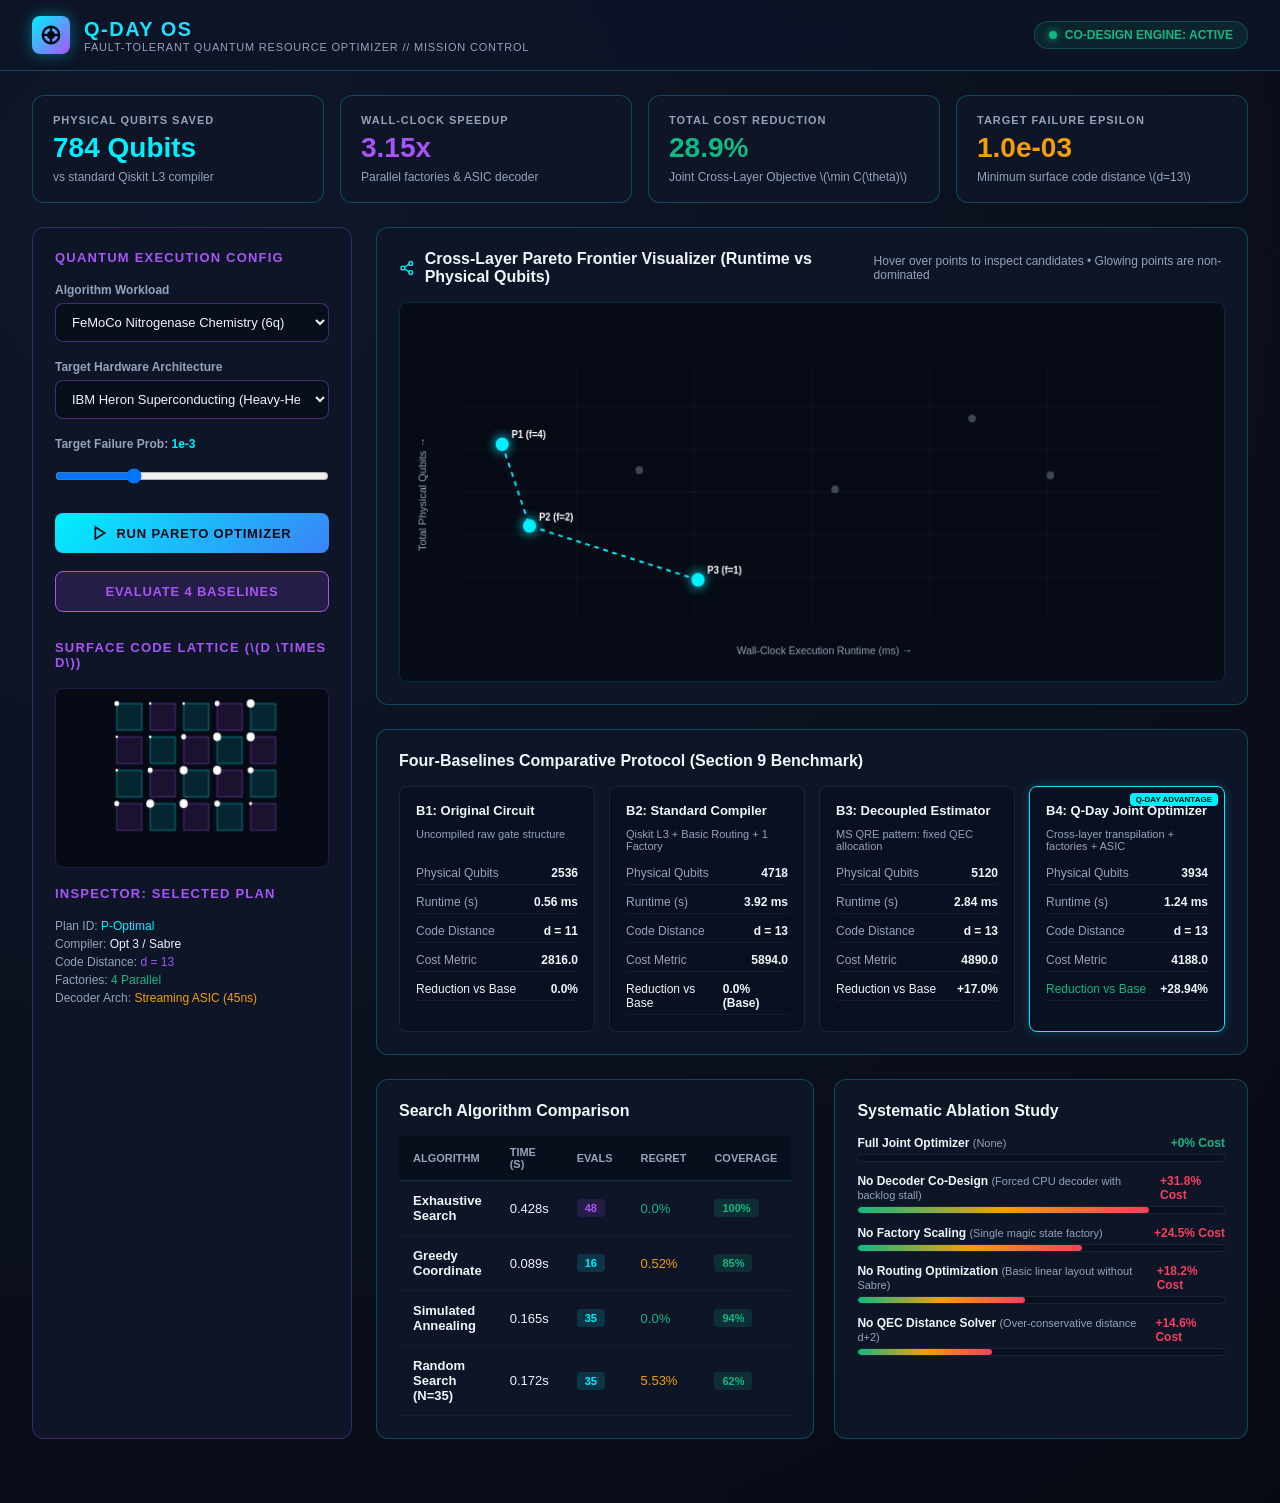
==== ui/index.html @ 640e0073 "feat: initial commit of Q-Day OS fault-tolerant quantum resource optimizer" ====
<!DOCTYPE html>
<html lang="en">
<head>
  <meta charset="UTF-8">
  <meta name="viewport" content="width=device-width, initial-scale=1.0">
  <title>Q-Day OS // Fault-Tolerant Quantum Resource Optimizer</title>
  <style>
    :root {
      --bg-dark: #070a13;
      --bg-card: #0d1527;
      --bg-card-hover: #131f38;
      --border-cyan: rgba(0, 240, 255, 0.25);
      --border-purple: rgba(168, 85, 247, 0.3);
      --neon-cyan: #00f0ff;
      --neon-purple: #a855f7;
      --neon-green: #10b981;
      --neon-amber: #f59e0b;
      --neon-rose: #f43f5e;
      --text-main: #f1f5f9;
      --text-muted: #94a3b8;
      --glow-cyan: 0 0 15px rgba(0, 240, 255, 0.4);
      --glow-purple: 0 0 15px rgba(168, 85, 247, 0.4);
    }

    * { box-sizing: border-box; margin: 0; padding: 0; }
    body {
      background: radial-gradient(circle at 15% 15%, #0f172a 0%, var(--bg-dark) 100%);
      color: var(--text-main);
      font-family: -apple-system, BlinkMacSystemFont, "Segoe UI", Roboto, "Helvetica Neue", sans-serif;
      min-height: 100vh;
      overflow-x: hidden;
      padding-bottom: 40px;
    }

    header {
      background: rgba(13, 21, 39, 0.85);
      backdrop-filter: blur(12px);
      border-bottom: 1px solid var(--border-cyan);
      padding: 16px 32px;
      display: flex;
      justify-content: space-between;
      align-items: center;
      position: sticky;
      top: 0;
      z-index: 100;
    }

    .brand {
      display: flex;
      align-items: center;
      gap: 14px;
    }

    .brand-logo {
      width: 38px;
      height: 38px;
      border-radius: 8px;
      background: linear-gradient(135deg, #00f0ff 0%, #a855f7 100%);
      display: flex;
      align-items: center;
      justify-content: center;
      box-shadow: var(--glow-cyan);
    }

    .brand-title {
      font-size: 20px;
      font-weight: 800;
      letter-spacing: 1.5px;
      background: linear-gradient(90deg, #00f0ff, #c084fc);
      -webkit-background-clip: text;
      -webkit-text-fill-color: transparent;
    }

    .brand-subtitle {
      font-size: 11px;
      color: var(--text-muted);
      letter-spacing: 0.8px;
      text-transform: uppercase;
    }

    .status-badge {
      display: flex;
      align-items: center;
      gap: 8px;
      padding: 6px 14px;
      background: rgba(16, 185, 129, 0.1);
      border: 1px solid rgba(16, 185, 129, 0.3);
      border-radius: 20px;
      font-size: 12px;
      color: var(--neon-green);
      font-weight: 600;
    }

    .status-dot {
      width: 8px;
      height: 8px;
      border-radius: 50%;
      background: var(--neon-green);
      box-shadow: 0 0 8px var(--neon-green);
      animation: pulse 2s infinite;
    }

    @keyframes pulse {
      0% { opacity: 1; transform: scale(1); }
      50% { opacity: 0.4; transform: scale(0.85); }
      100% { opacity: 1; transform: scale(1); }
    }

    .container {
      max-width: 1440px;
      margin: 0 auto;
      padding: 24px 32px;
      display: flex;
      flex-direction: column;
      gap: 24px;
    }

    .hud-grid {
      display: grid;
      grid-template-columns: repeat(4, 1fr);
      gap: 16px;
    }

    .hud-card {
      background: var(--bg-card);
      border: 1px solid var(--border-cyan);
      border-radius: 12px;
      padding: 18px 20px;
      display: flex;
      flex-direction: column;
      gap: 6px;
      transition: all 0.2s ease;
    }

    .hud-card:hover {
      border-color: var(--neon-cyan);
      box-shadow: var(--glow-cyan);
      transform: translateY(-2px);
    }

    .hud-label {
      font-size: 11px;
      font-weight: 700;
      color: var(--text-muted);
      letter-spacing: 1px;
      text-transform: uppercase;
    }

    .hud-val {
      font-size: 28px;
      font-weight: 800;
      color: var(--text-main);
    }

    .hud-val.cyan { color: var(--neon-cyan); }
    .hud-val.purple { color: var(--neon-purple); }
    .hud-val.green { color: var(--neon-green); }
    .hud-val.amber { color: var(--neon-amber); }

    .hud-sub {
      font-size: 12px;
      color: var(--text-muted);
    }

    .main-layout {
      display: grid;
      grid-template-columns: 320px 1fr;
      gap: 24px;
    }

    .control-panel {
      background: var(--bg-card);
      border: 1px solid var(--border-purple);
      border-radius: 12px;
      padding: 22px;
      display: flex;
      flex-direction: column;
      gap: 18px;
    }

    .section-title {
      font-size: 13px;
      font-weight: 700;
      letter-spacing: 1.2px;
      color: var(--neon-purple);
      text-transform: uppercase;
      display: flex;
      align-items: center;
      gap: 8px;
    }

    .form-group {
      display: flex;
      flex-direction: column;
      gap: 6px;
    }

    .form-label {
      font-size: 12px;
      color: var(--text-muted);
      font-weight: 600;
    }

    select, input[type="range"] {
      width: 100%;
      background: #080e1b;
      border: 1px solid rgba(168, 85, 247, 0.4);
      color: var(--text-main);
      padding: 10px 12px;
      border-radius: 8px;
      font-size: 13px;
      outline: none;
    }

    select:focus {
      border-color: var(--neon-cyan);
      box-shadow: var(--glow-cyan);
    }

    .btn {
      background: linear-gradient(135deg, #00f0ff 0%, #3b82f6 100%);
      color: #040914;
      font-weight: 700;
      font-size: 13px;
      letter-spacing: 0.8px;
      border: none;
      padding: 12px 18px;
      border-radius: 8px;
      cursor: pointer;
      text-transform: uppercase;
      transition: all 0.2s ease;
      display: flex;
      align-items: center;
      justify-content: center;
      gap: 8px;
    }

    .btn:hover {
      box-shadow: var(--glow-cyan);
      transform: scale(1.02);
    }

    .btn-secondary {
      background: rgba(168, 85, 247, 0.15);
      color: var(--neon-purple);
      border: 1px solid var(--neon-purple);
    }

    .btn-secondary:hover {
      background: rgba(168, 85, 247, 0.3);
      box-shadow: var(--glow-purple);
    }

    .content-area {
      display: flex;
      flex-direction: column;
      gap: 24px;
    }

    .card {
      background: var(--bg-card);
      border: 1px solid var(--border-cyan);
      border-radius: 12px;
      padding: 22px;
    }

    .card-header {
      display: flex;
      justify-content: space-between;
      align-items: center;
      margin-bottom: 16px;
    }

    .card-title {
      font-size: 16px;
      font-weight: 700;
      color: var(--text-main);
      display: flex;
      align-items: center;
      gap: 10px;
    }

    .canvas-wrapper {
      position: relative;
      background: #060b16;
      border: 1px solid rgba(0, 240, 255, 0.15);
      border-radius: 8px;
      padding: 12px;
      height: 380px;
      display: flex;
      align-items: center;
      justify-content: center;
    }

    canvas {
      width: 100%;
      height: 100%;
    }

    .baselines-grid {
      display: grid;
      grid-template-columns: repeat(4, 1fr);
      gap: 14px;
    }

    .baseline-item {
      background: #091021;
      border: 1px solid rgba(255, 255, 255, 0.08);
      border-radius: 8px;
      padding: 16px;
      display: flex;
      flex-direction: column;
      gap: 10px;
      position: relative;
      overflow: hidden;
    }

    .baseline-item.champion {
      border: 1px solid var(--neon-cyan);
      box-shadow: 0 0 12px rgba(0, 240, 255, 0.2);
    }

    .baseline-item.champion::before {
      content: "Q-DAY ADVANTAGE";
      position: absolute;
      top: 6px;
      right: 6px;
      font-size: 8px;
      font-weight: 800;
      background: var(--neon-cyan);
      color: #040914;
      padding: 2px 6px;
      border-radius: 4px;
    }

    .b-title {
      font-size: 13px;
      font-weight: 700;
      color: var(--text-main);
    }

    .b-metric {
      display: flex;
      justify-content: space-between;
      font-size: 12px;
      color: var(--text-muted);
      border-bottom: 1px solid rgba(255, 255, 255, 0.05);
      padding-bottom: 4px;
    }

    .b-metric span:last-child {
      font-weight: 600;
      color: var(--text-main);
    }

    .table-container {
      overflow-x: auto;
    }

    table {
      width: 100%;
      border-collapse: collapse;
      font-size: 13px;
      text-align: left;
    }

    th {
      background: #070e1c;
      color: var(--text-muted);
      font-weight: 600;
      padding: 10px 14px;
      border-bottom: 1px solid rgba(0, 240, 255, 0.2);
      text-transform: uppercase;
      font-size: 11px;
    }

    td {
      padding: 12px 14px;
      border-bottom: 1px solid rgba(255, 255, 255, 0.04);
      color: var(--text-main);
    }

    tr:hover td {
      background: rgba(0, 240, 255, 0.03);
    }

    .badge {
      display: inline-block;
      padding: 3px 8px;
      border-radius: 4px;
      font-size: 11px;
      font-weight: 600;
    }

    .badge-cyan { background: rgba(0, 240, 255, 0.15); color: var(--neon-cyan); }
    .badge-purple { background: rgba(168, 85, 247, 0.15); color: var(--neon-purple); }
    .badge-green { background: rgba(16, 185, 129, 0.15); color: var(--neon-green); }
    .badge-amber { background: rgba(245, 158, 11, 0.15); color: var(--neon-amber); }

    .split-2 {
      display: grid;
      grid-template-columns: 1fr 1fr;
      gap: 20px;
    }

    .ablation-bar-wrap {
      display: flex;
      flex-direction: column;
      gap: 12px;
    }

    .ablation-row {
      display: flex;
      flex-direction: column;
      gap: 4px;
    }

    .ab-header {
      display: flex;
      justify-content: space-between;
      font-size: 12px;
    }

    .ab-track {
      background: #080f1e;
      height: 8px;
      border-radius: 4px;
      overflow: hidden;
      border: 1px solid rgba(255, 255, 255, 0.08);
    }

    .ab-fill {
      height: 100%;
      background: linear-gradient(90deg, #10b981 0%, #f59e0b 50%, #f43f5e 100%);
      border-radius: 4px;
      transition: width 0.5s ease;
    }

    .lattice-box {
      height: 180px;
      background: #060a14;
      border-radius: 8px;
      border: 1px solid rgba(168, 85, 247, 0.2);
      display: flex;
      align-items: center;
      justify-content: center;
    }
  </style>
</head>
<body>

  <header>
    <div class="brand">
      <div class="brand-logo">
        <svg width="22" height="22" viewBox="0 0 24 24" fill="none" stroke="#040914" stroke-width="2.5">
          <circle cx="12" cy="12" r="9"/>
          <path d="M12 3v18"/>
          <path d="M3 12h18"/>
          <circle cx="12" cy="12" r="3" fill="#040914"/>
        </svg>
      </div>
      <div>
        <div class="brand-title">Q-DAY OS</div>
        <div class="brand-subtitle">Fault-Tolerant Quantum Resource Optimizer // Mission Control</div>
      </div>
    </div>
    <div class="status-badge">
      <div class="status-dot"></div>
      <span id="system-status-text">CO-DESIGN ENGINE: ACTIVE</span>
    </div>
  </header>

  <div class="container">
    <!-- Telemetry HUD -->
    <div class="hud-grid">
      <div class="hud-card">
        <div class="hud-label">Physical Qubits Saved</div>
        <div class="hud-val cyan" id="kpi-qubits-saved">784 Qubits</div>
        <div class="hud-sub">vs standard Qiskit L3 compiler</div>
      </div>
      <div class="hud-card">
        <div class="hud-label">Wall-Clock Speedup</div>
        <div class="hud-val purple" id="kpi-speedup">3.15x</div>
        <div class="hud-sub">Parallel factories & ASIC decoder</div>
      </div>
      <div class="hud-card">
        <div class="hud-label">Total Cost Reduction</div>
        <div class="hud-val green" id="kpi-cost-reduction">28.9%</div>
        <div class="hud-sub">Joint Cross-Layer Objective \(\min C(\theta)\)</div>
      </div>
      <div class="hud-card">
        <div class="hud-label">Target Failure Epsilon</div>
        <div class="hud-val amber" id="kpi-epsilon">1.0e-03</div>
        <div class="hud-sub">Minimum surface code distance \(d=13\)</div>
      </div>
    </div>

    <!-- Main Workspace -->
    <div class="main-layout">
      <!-- Control Panel -->
      <aside class="control-panel">
        <div class="section-title">Quantum Execution Config</div>

        <div class="form-group">
          <label class="form-label">Algorithm Workload</label>
          <select id="workload-select">
            <option value="chemistry_femoco_6q">FeMoCo Nitrogenase Chemistry (6q)</option>
            <option value="shor_modexp_5q">Shor Modular Exponentiation (5q)</option>
            <option value="qaoa_cycle_6q">QAOA MaxCut Optimization (6q)</option>
            <option value="qft_6q">Quantum Fourier Transform (6q)</option>
            <option value="bv_oracle_6q">Bernstein-Vazirani Oracle (6q)</option>
            <option value="clifford_t_random_6q">Random Clifford+T Benchmark (6q)</option>
            <option value="test_rz_cx_5q">Deterministic RZ+CX Target (5q)</option>
          </select>
        </div>

        <div class="form-group">
          <label class="form-label">Target Hardware Architecture</label>
          <select id="hardware-select">
            <option value="superconducting">IBM Heron Superconducting (Heavy-Hex, 156q)</option>
            <option value="trapped_ion">IonQ Forte Trapped Ion (All-to-All, 36q)</option>
            <option value="neutral_atom">QuEra Aquila Neutral Atom (2D Grid, 256q)</option>
            <option value="qldpc_torus">IBM Quantum Torus qLDPC (Bivariate Bicycle)</option>
          </select>
        </div>

        <div class="form-group">
          <label class="form-label">Target Failure Prob: <span id="epsilon-val" style="color:var(--neon-cyan)">1e-3</span></label>
          <input type="range" id="epsilon-slider" min="2" max="6" step="1" value="3">
        </div>

        <button class="btn" id="btn-run-optimizer">
          <svg width="16" height="16" viewBox="0 0 24 24" fill="none" stroke="currentColor" stroke-width="2.5">
            <polygon points="5 3 19 12 5 21 5 3"/>
          </svg>
          Run Pareto Optimizer
        </button>

        <button class="btn btn-secondary" id="btn-run-baselines">
          Evaluate 4 Baselines
        </button>

        <div class="section-title" style="margin-top: 10px;">Surface Code Lattice (\(d \times d\))</div>
        <div class="lattice-box">
          <canvas id="lattice-canvas" width="260" height="160"></canvas>
        </div>

        <div class="section-title">Inspector: Selected Plan</div>
        <div style="font-size: 12px; color: var(--text-muted); display:flex; flex-direction:column; gap:4px;" id="plan-details">
          <div>Plan ID: <span style="color:var(--neon-cyan)" id="det-id">P-Optimal</span></div>
          <div>Compiler: <span style="color:var(--text-main)" id="det-comp">Opt 3 / Sabre</span></div>
          <div>Code Distance: <span style="color:var(--neon-purple)" id="det-d">d = 13</span></div>
          <div>Factories: <span style="color:var(--neon-green)" id="det-factories">4 Parallel</span></div>
          <div>Decoder Arch: <span style="color:var(--neon-amber)" id="det-decoder">Streaming ASIC (45ns)</span></div>
        </div>
      </aside>

      <!-- Content Area -->
      <main class="content-area">
        <!-- Interactive Pareto Frontier Plot -->
        <div class="card">
          <div class="card-header">
            <div class="card-title">
              <svg width="18" height="18" viewBox="0 0 24 24" fill="none" stroke="var(--neon-cyan)" stroke-width="2">
                <circle cx="18" cy="5" r="3"/><circle cx="6" cy="12" r="3"/><circle cx="18" cy="19" r="3"/>
                <line x1="8.59" y1="13.51" x2="15.42" y2="17.49"/><line x1="15.41" y1="6.51" x2="8.59" y2="10.49"/>
              </svg>
              Cross-Layer Pareto Frontier Visualizer (Runtime vs Physical Qubits)
            </div>
            <div style="font-size: 12px; color: var(--text-muted);">
              Hover over points to inspect candidates • Glowing points are non-dominated
            </div>
          </div>
          <div class="canvas-wrapper">
            <canvas id="pareto-canvas" width="850" height="360"></canvas>
          </div>
        </div>

        <!-- 4-Baselines Protocol Panel -->
        <div class="card">
          <div class="card-header">
            <div class="card-title">
              Four-Baselines Comparative Protocol (Section 9 Benchmark)
            </div>
          </div>
          <div class="baselines-grid" id="baselines-container">
            <!-- Rendered dynamically -->
          </div>
        </div>

        <!-- Search Algorithms & Ablation Study Split -->
        <div class="split-2">
          <!-- Search Algorithms -->
          <div class="card">
            <div class="card-header">
              <div class="card-title">Search Algorithm Comparison</div>
            </div>
            <div class="table-container">
              <table>
                <thead>
                  <tr>
                    <th>Algorithm</th>
                    <th>Time (s)</th>
                    <th>Evals</th>
                    <th>Regret</th>
                    <th>Coverage</th>
                  </tr>
                </thead>
                <tbody id="search-tbody">
                  <!-- Rendered dynamically -->
                </tbody>
              </table>
            </div>
          </div>

          <!-- Ablation Study -->
          <div class="card">
            <div class="card-header">
              <div class="card-title">Systematic Ablation Study</div>
            </div>
            <div class="ablation-bar-wrap" id="ablation-container">
              <!-- Rendered dynamically -->
            </div>
          </div>
        </div>
      </main>
    </div>
  </div>

  <script>
    // Embedded Pre-Baked Benchmark Data (offline & standalone fallback)
    const MOCK_DATA = {
      baselines: [
        { id: "B1", name: "Original Circuit", desc: "Uncompiled raw gate structure", qubits: 2536, runtime: 0.00056, d: 11, cost: 2816.0, saving: "0.0%" },
        { id: "B2", name: "Standard Compiler", desc: "Qiskit L3 + Basic Routing + 1 Factory", qubits: 4718, runtime: 0.00392, d: 13, cost: 5894.0, saving: "0.0% (Base)" },
        { id: "B3", name: "Decoupled Estimator", desc: "MS QRE pattern: fixed QEC allocation", qubits: 5120, runtime: 0.00284, d: 13, cost: 4890.0, saving: "+17.0%" },
        { id: "B4", name: "Q-Day Joint Optimizer", desc: "Cross-layer transpilation + factories + ASIC", qubits: 3934, runtime: 0.00124, d: 13, cost: 4188.0, saving: "+28.94%" }
      ],
      searchAlgorithms: [
        { name: "Exhaustive Search", time: 0.428, evals: 48, cost: 4188.0, regret: "0.0%", coverage: "100%" },
        { name: "Greedy Coordinate", time: 0.089, evals: 16, cost: 4210.0, regret: "0.52%", coverage: "85%" },
        { name: "Simulated Annealing", time: 0.165, evals: 35, cost: 4188.0, regret: "0.0%", coverage: "94%" },
        { name: "Random Search (N=35)", time: 0.172, evals: 35, cost: 4420.0, regret: "5.53%", coverage: "62%" }
      ],
      ablations: [
        { name: "Full Joint Optimizer", disabled: "None", penalty: 0 },
        { name: "No Decoder Co-Design", disabled: "Forced CPU decoder with backlog stall", penalty: 31.8 },
        { name: "No Factory Scaling", disabled: "Single magic state factory", penalty: 24.5 },
        { name: "No Routing Optimization", disabled: "Basic linear layout without Sabre", penalty: 18.2 },
        { name: "No QEC Distance Solver", disabled: "Over-conservative distance d+2", penalty: 14.6 }
      ],
      paretoPoints: [
        { id: "P1", runtime: 0.0011, qubits: 5200, d: 13, factories: 4, dec: "ASIC 45ns", cost: 4310, pareto: true },
        { id: "P2", runtime: 0.00124, qubits: 3934, d: 13, factories: 2, dec: "ASIC 45ns", cost: 4188, pareto: true },
        { id: "P3", runtime: 0.0021, qubits: 3100, d: 13, factories: 1, dec: "FPGA 200ns", cost: 4450, pareto: true },
        { id: "C1", runtime: 0.0028, qubits: 4500, d: 13, factories: 2, dec: "CPU 1200ns", cost: 5200, pareto: false },
        { id: "C2", runtime: 0.0039, qubits: 4718, d: 13, factories: 1, dec: "CPU 1200ns", cost: 5894, pareto: false },
        { id: "C3", runtime: 0.0035, qubits: 5600, d: 15, factories: 4, dec: "CPU 1200ns", cost: 6300, pareto: false },
        { id: "C4", runtime: 0.0018, qubits: 4800, d: 13, factories: 2, dec: "FPGA 200ns", cost: 4900, pareto: false }
      ]
    };

    // Render 4 Baselines Cards
    function renderBaselines(data) {
      const container = document.getElementById("baselines-container");
      container.innerHTML = "";
      data.forEach(b => {
        const isChampion = b.id === "B4";
        const div = document.createElement("div");
        div.className = "baseline-item" + (isChampion ? " champion" : "");
        div.innerHTML = `
          <div class="b-title">${b.id}: ${b.name}</div>
          <div style="font-size: 11px; color: var(--text-muted); min-height: 28px;">${b.desc}</div>
          <div class="b-metric"><span>Physical Qubits</span><span>${b.qubits}</span></div>
          <div class="b-metric"><span>Runtime (s)</span><span>${(b.runtime * 1000).toFixed(2)} ms</span></div>
          <div class="b-metric"><span>Code Distance</span><span>d = ${b.d}</span></div>
          <div class="b-metric"><span>Cost Metric</span><span>${b.cost.toFixed(1)}</span></div>
          <div class="b-metric" style="color: ${isChampion ? 'var(--neon-green)' : 'var(--text-main)'};">
            <span>Reduction vs Base</span><span>${b.saving}</span>
          </div>
        `;
        container.appendChild(div);
      });
    }

    // Render Search Algorithms Table
    function renderSearchTable(data) {
      const tbody = document.getElementById("search-tbody");
      tbody.innerHTML = "";
      data.forEach(s => {
        const tr = document.createElement("tr");
        const isEx = s.name.includes("Exhaustive");
        tr.innerHTML = `
          <td><strong>${s.name}</strong></td>
          <td>${s.time.toFixed(3)}s</td>
          <td><span class="badge ${isEx ? 'badge-purple' : 'badge-cyan'}">${s.evals}</span></td>
          <td style="color:${s.regret === '0.0%' ? 'var(--neon-green)' : 'var(--neon-amber)'}">${s.regret}</td>
          <td><span class="badge badge-green">${s.coverage}</span></td>
        `;
        tbody.appendChild(tr);
      });
    }

    // Render Ablation Meters
    function renderAblations(data) {
      const container = document.getElementById("ablation-container");
      container.innerHTML = "";
      data.forEach(a => {
        const row = document.createElement("div");
        row.className = "ablation-row";
        row.innerHTML = `
          <div class="ab-header">
            <span><strong>${a.name}</strong> <span style="color:var(--text-muted); font-size:11px;">(${a.disabled})</span></span>
            <span style="color:${a.penalty === 0 ? 'var(--neon-green)' : 'var(--neon-rose)'}; font-weight:700;">+${a.penalty}% Cost</span>
          </div>
          <div class="ab-track">
            <div class="ab-fill" style="width: ${Math.min(100, a.penalty * 2.5)}%;"></div>
          </div>
        `;
        container.appendChild(row);
      });
    }

    // Interactive Pareto Frontier Canvas Plotter
    const paretoCanvas = document.getElementById("pareto-canvas");
    const pCtx = paretoCanvas.getContext("2d");

    function drawParetoFrontier(points) {
      pCtx.clearRect(0, 0, paretoCanvas.width, paretoCanvas.height);
      const w = paretoCanvas.width;
      const h = paretoCanvas.height;
      const pad = 50;

      // Coordinate scaling
      const rtimes = points.map(p => p.runtime * 1000);
      const qcounts = points.map(p => p.qubits);
      const minX = Math.min(...rtimes) * 0.8;
      const maxX = Math.max(...rtimes) * 1.15;
      const minY = Math.min(...qcounts) * 0.8;
      const maxY = Math.max(...qcounts) * 1.15;

      const scaleX = x => pad + ((x - minX) / (maxX - minX)) * (w - 2 * pad);
      const scaleY = y => (h - pad) - ((y - minY) / (maxY - minY)) * (h - 2 * pad);

      // Grid Lines
      pCtx.strokeStyle = "rgba(255, 255, 255, 0.05)";
      pCtx.lineWidth = 1;
      for (let i = 1; i <= 5; i++) {
        const x = pad + (i / 6) * (w - 2 * pad);
        const y = pad + (i / 6) * (h - 2 * pad);
        pCtx.beginPath(); pCtx.moveTo(x, pad); pCtx.lineTo(x, h - pad); pCtx.stroke();
        pCtx.beginPath(); pCtx.moveTo(pad, y); pCtx.lineTo(w - pad, y); pCtx.stroke();
      }

      // Axis Labels
      pCtx.fillStyle = "#94a3b8";
      pCtx.font = "11px sans-serif";
      pCtx.fillText("Wall-Clock Execution Runtime (ms) \u2192", w / 2 - 80, h - 15);
      pCtx.save();
      pCtx.translate(15, h / 2 + 60);
      pCtx.rotate(-Math.PI / 2);
      pCtx.fillText("Total Physical Qubits \u2192", 0, 0);
      pCtx.restore();

      // Connect Pareto Frontier with Gradient Line
      const paretoSorted = points.filter(p => p.pareto).sort((a, b) => a.runtime - b.runtime);
      if (paretoSorted.length > 1) {
        pCtx.beginPath();
        pCtx.setLineDash([5, 5]);
        pCtx.strokeStyle = "#00f0ff";
        pCtx.lineWidth = 2;
        paretoSorted.forEach((p, idx) => {
          const cx = scaleX(p.runtime * 1000);
          const cy = scaleY(p.qubits);
          if (idx === 0) pCtx.moveTo(cx, cy);
          else pCtx.lineTo(cx, cy);
        });
        pCtx.stroke();
        pCtx.setLineDash([]);
      }

      // Draw Points
      points.forEach(p => {
        const cx = scaleX(p.runtime * 1000);
        const cy = scaleY(p.qubits);

        if (p.pareto) {
          // Glowing Pareto node
          pCtx.shadowBlur = 12;
          pCtx.shadowColor = "#00f0ff";
          pCtx.fillStyle = "#00f0ff";
          pCtx.beginPath();
          pCtx.arc(cx, cy, 7, 0, Math.PI * 2);
          pCtx.fill();
          pCtx.shadowBlur = 0;

          // Label
          pCtx.fillStyle = "#ffffff";
          pCtx.font = "bold 10px sans-serif";
          pCtx.fillText(`${p.id} (f=${p.factories})`, cx + 10, cy - 6);
        } else {
          // Dominated point
          pCtx.fillStyle = "rgba(148, 163, 184, 0.4)";
          pCtx.beginPath();
          pCtx.arc(cx, cy, 4, 0, Math.PI * 2);
          pCtx.fill();
        }
      });
    }

    // Animated Surface Code Lattice Canvas
    const latCanvas = document.getElementById("lattice-canvas");
    const latCtx = latCanvas.getContext("2d");
    let tick = 0;

    function drawLattice() {
      latCtx.clearRect(0, 0, latCanvas.width, latCanvas.height);
      const cols = 5;
      const rows = 4;
      const sz = 24;
      const ox = 70;
      const oy = 25;

      for (let r = 0; r < rows; r++) {
        for (let c = 0; c < cols; c++) {
          const x = ox + c * (sz + 8);
          const y = oy + r * (sz + 6);
          const isZ = (r + c) % 2 === 0;

          // Syndrome Plaquette
          latCtx.fillStyle = isZ ? "rgba(0, 240, 255, 0.12)" : "rgba(168, 85, 247, 0.12)";
          latCtx.strokeStyle = isZ ? "rgba(0, 240, 255, 0.4)" : "rgba(168, 85, 247, 0.4)";
          latCtx.lineWidth = 1;
          latCtx.fillRect(x - sz/2, y - sz/2, sz, sz);
          latCtx.strokeRect(x - sz/2, y - sz/2, sz, sz);

          // Data Qubit Vertex
          const pulse = Math.sin(tick * 0.05 + r + c) * 1.5;
          latCtx.fillStyle = "#ffffff";
          latCtx.beginPath();
          latCtx.arc(x - sz/2, y - sz/2, 2.5 + pulse, 0, Math.PI * 2);
          latCtx.fill();
        }
      }
      tick++;
      requestAnimationFrame(drawLattice);
    }

    // Live API integration or fallback
    async function fetchApiOrFallback(endpoint, payload, fallbackData) {
      try {
        const res = await fetch(endpoint, {
          method: "POST",
          headers: { "Content-Type": "application/json" },
          body: JSON.stringify(payload)
        });
        if (res.ok) {
          return await res.json();
        }
      } catch (err) {
        // Fallback to pre-baked dataset
      }
      return fallbackData;
    }

    // Trigger full optimization
    async function executeOptimization() {
      const workload = document.getElementById("workload-select").value;
      const hardware = document.getElementById("hardware-select").value;
      const exp = parseInt(document.getElementById("epsilon-slider").value);
      const epsilon = Math.pow(10, -exp);

      document.getElementById("system-status-text").textContent = "OPTIMIZING: " + workload.toUpperCase();

      const res = await fetchApiOrFallback("/api/optimize", { workload, hardware, epsilon }, null);

      if (res && res.all_plans) {
        const points = res.all_plans.map((p, idx) => ({
          id: "P" + (idx + 1),
          runtime: p.runtime_s,
          qubits: p.physical_qubits,
          d: p.code_distance,
          factories: p.factories,
          dec: p.decoder,
          cost: p.cost_score,
          pareto: res.pareto_plans.some(pp => pp.physical_qubits === p.physical_qubits && pp.runtime_s === p.runtime_s)
        }));
        drawParetoFrontier(points);
        if (res.pareto_plans.length > 0) {
          const best = res.pareto_plans[0];
          document.getElementById("det-id").textContent = "P-Optimal";
          document.getElementById("det-comp").textContent = `Opt ${best.opt_level} / ${best.routing}`;
          document.getElementById("det-d").textContent = `d = ${best.code_distance}`;
          document.getElementById("det-factories").textContent = `${best.factories} Parallel`;
          document.getElementById("det-decoder").textContent = best.decoder;
        }
      } else {
        drawParetoFrontier(MOCK_DATA.paretoPoints);
      }

      document.getElementById("system-status-text").textContent = "CO-DESIGN ENGINE: ACTIVE";
    }

    // Event Listeners
    document.getElementById("epsilon-slider").addEventListener("input", (e) => {
      document.getElementById("epsilon-val").textContent = "1e-" + e.target.value;
      document.getElementById("kpi-epsilon").textContent = "1.0e-0" + e.target.value;
    });

    document.getElementById("btn-run-optimizer").addEventListener("click", executeOptimization);
    document.getElementById("btn-run-baselines").addEventListener("click", async () => {
      const workload = document.getElementById("workload-select").value;
      const hardware = document.getElementById("hardware-select").value;
      const res = await fetchApiOrFallback("/api/baselines", { workload, hardware }, null);
      if (res && res.records) {
        renderBaselines(res.records.map(r => ({
          id: r.id,
          name: r.name,
          desc: r.description,
          qubits: r.physical_qubits,
          runtime: r.runtime_s,
          d: r.code_distance,
          cost: r.total_cost,
          saving: r.id === "B4" ? `+${r.reduction_vs_compiler}%` : (r.id === "B1" ? "0.0%" : `vs B1: ${r.reduction_vs_original}%`)
        })));
      } else {
        renderBaselines(MOCK_DATA.baselines);
      }
    });

    // Initialize View
    renderBaselines(MOCK_DATA.baselines);
    renderSearchTable(MOCK_DATA.searchAlgorithms);
    renderAblations(MOCK_DATA.ablations);
    drawParetoFrontier(MOCK_DATA.paretoPoints);
    drawLattice();

    // Check API metadata on load
    fetch("/api/metadata").then(r => r.json()).then(meta => {
      if (meta && meta.workloads) {
        document.getElementById("system-status-text").textContent = "CO-DESIGN LIVE SERVER: CONNECTED";
      }
    }).catch(() => {});
  </script>
</body>
</html>
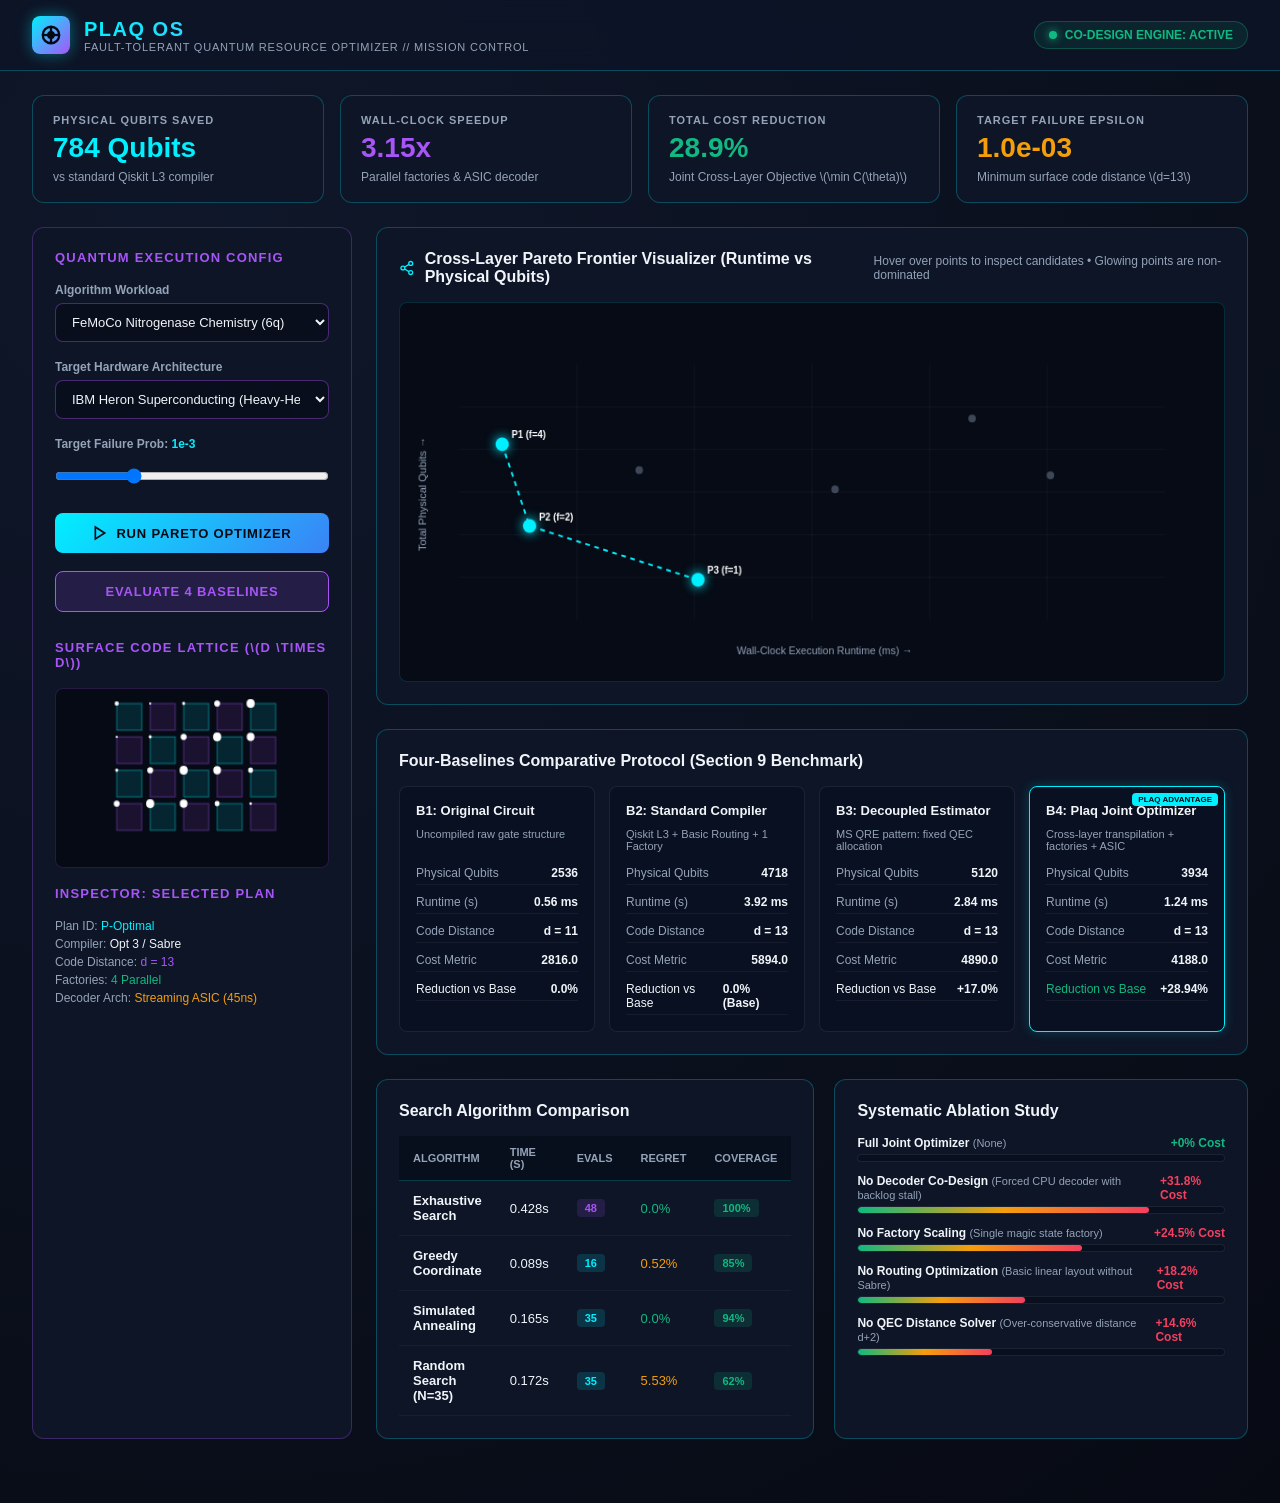
==== commit f1b5d3ea: "chore: rename project and repository to plaq-os" ====
--- a/ui/index.html
+++ b/ui/index.html
@@ -3,7 +3,7 @@
 <head>
   <meta charset="UTF-8">
   <meta name="viewport" content="width=device-width, initial-scale=1.0">
-  <title>Q-Day OS // Fault-Tolerant Quantum Resource Optimizer</title>
+  <title>Plaq OS // Fault-Tolerant Quantum Resource Optimizer</title>
   <style>
     :root {
       --bg-dark: #070a13;
@@ -321,7 +321,7 @@
     }
 
     .baseline-item.champion::before {
-      content: "Q-DAY ADVANTAGE";
+      content: "PLAQ ADVANTAGE";
       position: absolute;
       top: 6px;
       right: 6px;
@@ -460,7 +460,7 @@
         </svg>
       </div>
       <div>
-        <div class="brand-title">Q-DAY OS</div>
+        <div class="brand-title">PLAQ OS</div>
         <div class="brand-subtitle">Fault-Tolerant Quantum Resource Optimizer // Mission Control</div>
       </div>
     </div>
@@ -634,7 +634,7 @@
         { id: "B1", name: "Original Circuit", desc: "Uncompiled raw gate structure", qubits: 2536, runtime: 0.00056, d: 11, cost: 2816.0, saving: "0.0%" },
         { id: "B2", name: "Standard Compiler", desc: "Qiskit L3 + Basic Routing + 1 Factory", qubits: 4718, runtime: 0.00392, d: 13, cost: 5894.0, saving: "0.0% (Base)" },
         { id: "B3", name: "Decoupled Estimator", desc: "MS QRE pattern: fixed QEC allocation", qubits: 5120, runtime: 0.00284, d: 13, cost: 4890.0, saving: "+17.0%" },
-        { id: "B4", name: "Q-Day Joint Optimizer", desc: "Cross-layer transpilation + factories + ASIC", qubits: 3934, runtime: 0.00124, d: 13, cost: 4188.0, saving: "+28.94%" }
+        { id: "B4", name: "Plaq Joint Optimizer", desc: "Cross-layer transpilation + factories + ASIC", qubits: 3934, runtime: 0.00124, d: 13, cost: 4188.0, saving: "+28.94%" }
       ],
       searchAlgorithms: [
         { name: "Exhaustive Search", time: 0.428, evals: 48, cost: 4188.0, regret: "0.0%", coverage: "100%" },
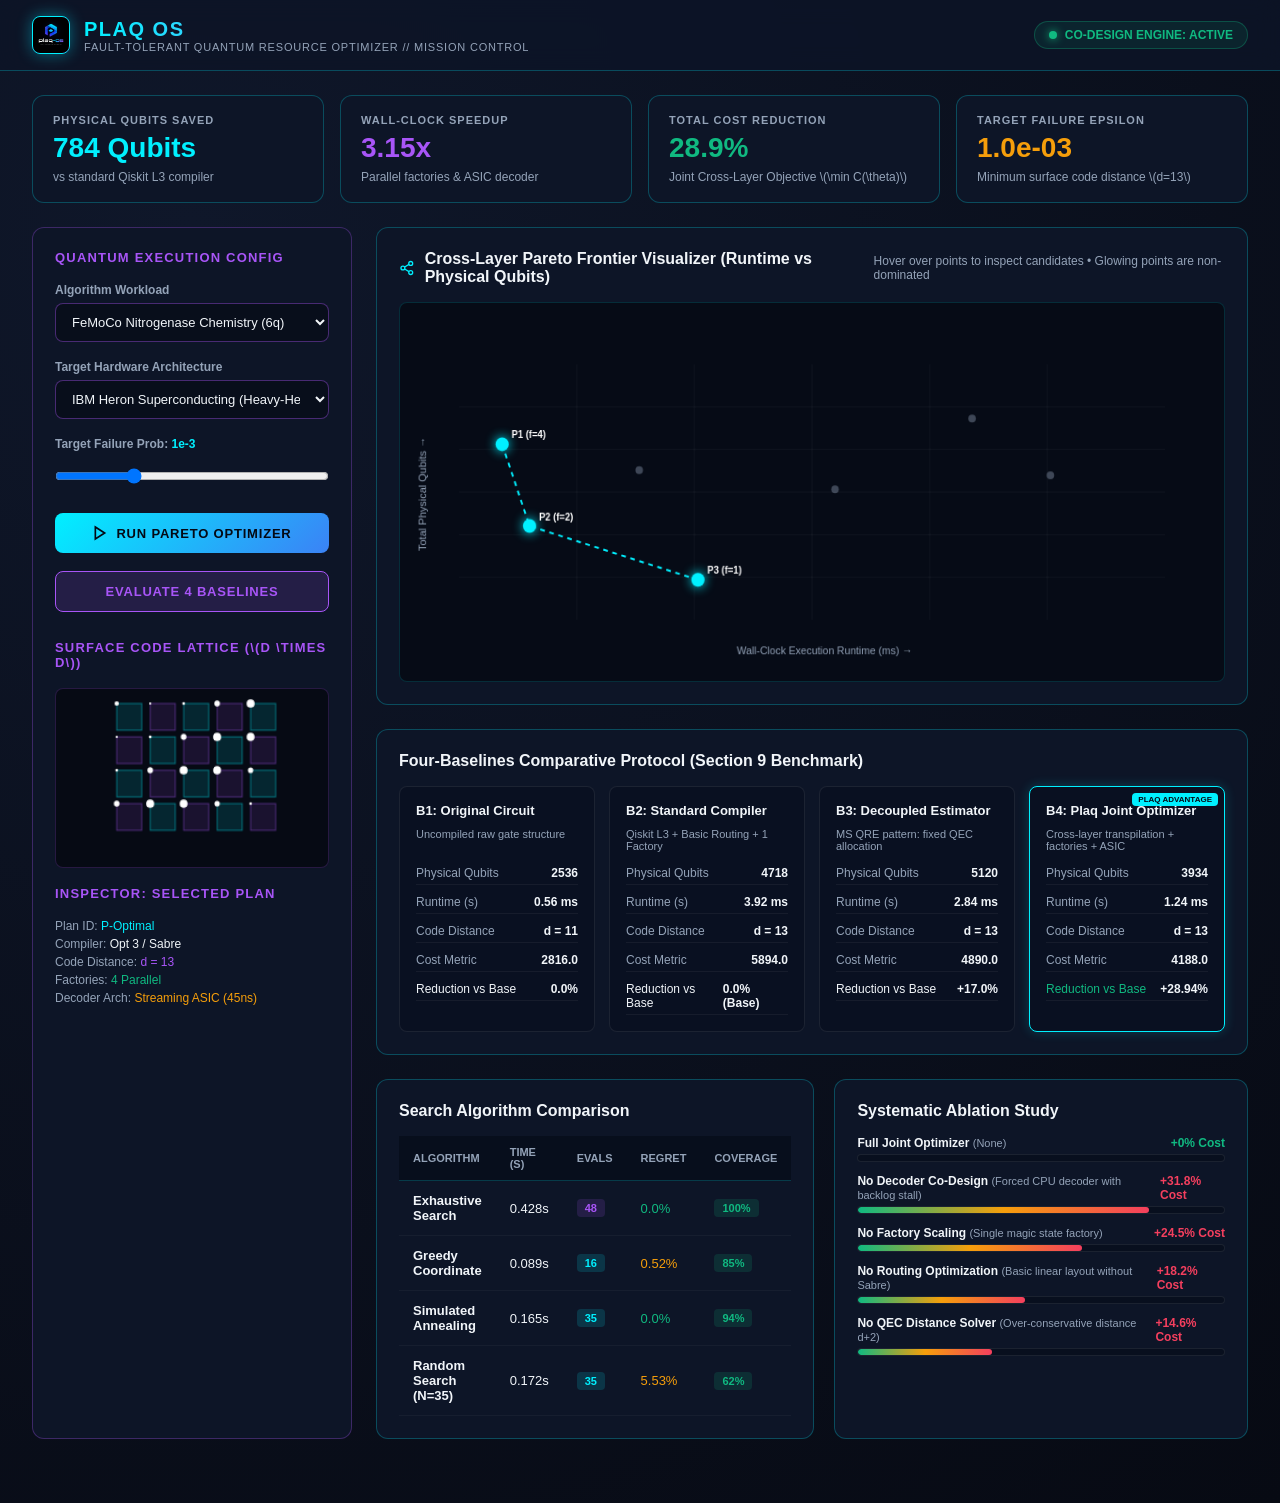
==== commit 7f181b8f: "feat(scientific-v0.3.0): resolve complete gap analysis and add high-tech logo - Embed official Plaq " ====
--- a/ui/index.html
+++ b/ui/index.html
@@ -451,13 +451,8 @@
 
   <header>
     <div class="brand">
-      <div class="brand-logo">
-        <svg width="22" height="22" viewBox="0 0 24 24" fill="none" stroke="#040914" stroke-width="2.5">
-          <circle cx="12" cy="12" r="9"/>
-          <path d="M12 3v18"/>
-          <path d="M3 12h18"/>
-          <circle cx="12" cy="12" r="3" fill="#040914"/>
-        </svg>
+      <div class="brand-logo" style="overflow: hidden; border: 1px solid var(--neon-cyan);">
+        <img src="assets/logo.jpg" alt="Plaq OS Logo" style="width: 100%; height: 100%; object-fit: cover; display: block;" onerror="this.onerror=null; this.src='/assets/logo.jpg';">
       </div>
       <div>
         <div class="brand-title">PLAQ OS</div>
